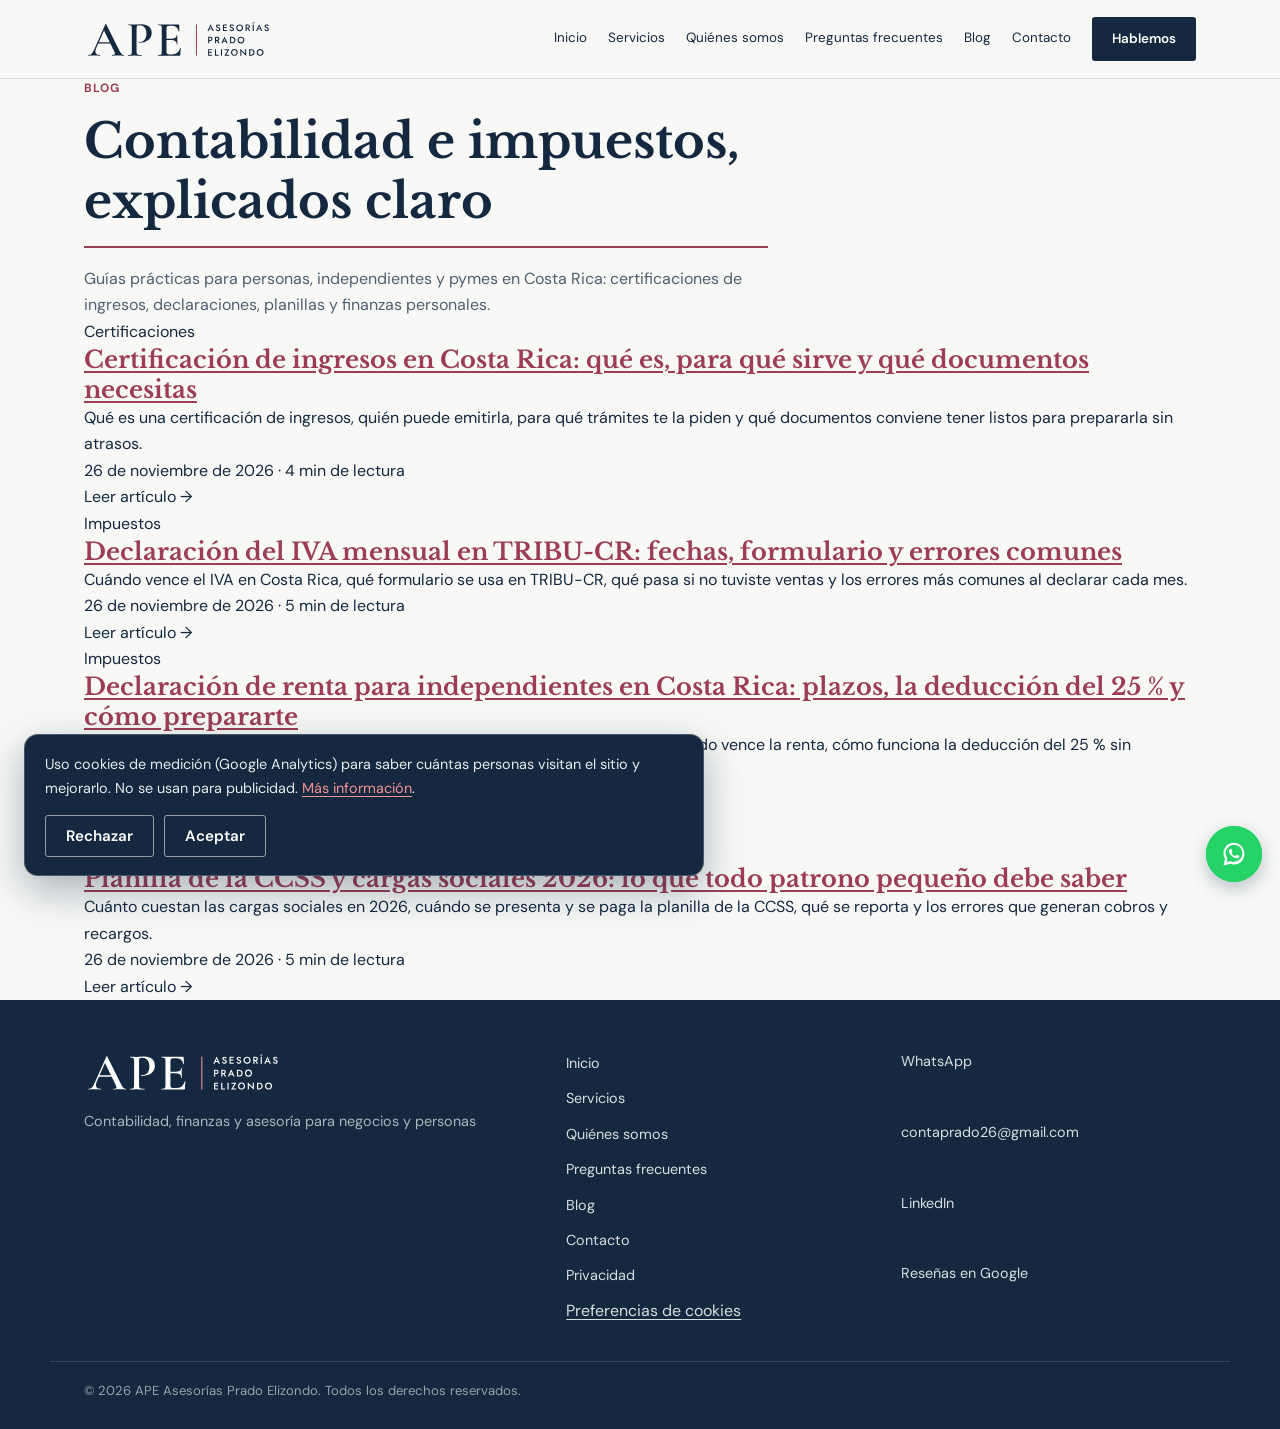
==== blog/index.html @ d09923eb "Agrega blog con 4 artículos" ====
<!DOCTYPE html>
<html lang="es-CR">
<head>
  <meta charset="UTF-8">
  <meta name="viewport" content="width=device-width, initial-scale=1, viewport-fit=cover">
  <title>Blog de contabilidad e impuestos en Costa Rica | APE Asesorías Prado Elizondo</title>
  <meta name="description" content="Artículos prácticos sobre contabilidad, impuestos, certificaciones de ingresos y finanzas personales en Costa Rica, escritos por la contadora Gabriela Prado Mora.">
  <meta name="robots" content="index, follow, max-image-preview:large">
  <meta name="author" content="Gabriela Prado Mora">
  <meta name="theme-color" content="#14283F">
  <link rel="canonical" href="https://contaprado.github.io/blog/">
  <meta property="og:type" content="website">
  <meta property="og:locale" content="es_CR">
  <meta property="og:site_name" content="APE Asesorías Prado Elizondo">
  <meta property="og:title" content="Blog de contabilidad e impuestos en Costa Rica | APE Asesorías Prado Elizondo">
  <meta property="og:description" content="Artículos prácticos sobre contabilidad, impuestos, certificaciones de ingresos y finanzas personales en Costa Rica, escritos por la contadora Gabriela Prado Mora.">
  <meta property="og:url" content="https://contaprado.github.io/blog/">
  <meta property="og:image" content="https://contaprado.github.io/assets/images/og-imagen.jpg">
  <meta name="twitter:card" content="summary_large_image">
  <link rel="icon" href="../assets/images/favicon.svg" type="image/svg+xml">
  <link rel="preconnect" href="https://fonts.googleapis.com">
  <link rel="preconnect" href="https://fonts.gstatic.com" crossorigin>
  <link href="https://fonts.googleapis.com/css2?family=DM+Sans:wght@400;500;600;700&family=Libre+Baskerville:wght@400;700&display=swap" rel="stylesheet">
  <link rel="stylesheet" href="../assets/css/styles.css">
  <script type="application/ld+json">
{
  "@context": "https://schema.org",
  "@type": "Blog",
  "name": "Blog de APE Asesorías Prado Elizondo",
  "url": "https://contaprado.github.io/blog/",
  "inLanguage": "es-CR",
  "publisher": {
    "@type": "Organization",
    "name": "APE Asesorías Prado Elizondo",
    "url": "https://contaprado.github.io/",
    "logo": {
      "@type": "ImageObject",
      "url": "https://contaprado.github.io/assets/images/logo-ape.svg"
    }
  },
  "blogPost": [
    {
      "@type": "BlogPosting",
      "headline": "Certificación de ingresos en Costa Rica: qué es, para qué sirve y qué documentos necesitas",
      "url": "https://contaprado.github.io/blog/certificacion-de-ingresos-costa-rica.html",
      "datePublished": "2026-11-26",
      "author": {
        "@type": "Person",
        "name": "Gabriela Prado Mora",
        "jobTitle": "Contadora Privada y Pública Incorporada",
        "url": "https://contaprado.github.io/#sobre-mi"
      }
    },
    {
      "@type": "BlogPosting",
      "headline": "Declaración del IVA mensual en TRIBU-CR: fechas, formulario y errores comunes",
      "url": "https://contaprado.github.io/blog/declaracion-iva-mensual-tribu-cr.html",
      "datePublished": "2026-11-26",
      "author": {
        "@type": "Person",
        "name": "Gabriela Prado Mora",
        "jobTitle": "Contadora Privada y Pública Incorporada",
        "url": "https://contaprado.github.io/#sobre-mi"
      }
    },
    {
      "@type": "BlogPosting",
      "headline": "Declaración de renta para independientes en Costa Rica: plazos, la deducción del 25 % y cómo prepararte",
      "url": "https://contaprado.github.io/blog/declaracion-renta-independientes-costa-rica.html",
      "datePublished": "2026-11-26",
      "author": {
        "@type": "Person",
        "name": "Gabriela Prado Mora",
        "jobTitle": "Contadora Privada y Pública Incorporada",
        "url": "https://contaprado.github.io/#sobre-mi"
      }
    },
    {
      "@type": "BlogPosting",
      "headline": "Planilla de la CCSS y cargas sociales 2026: lo que todo patrono pequeño debe saber",
      "url": "https://contaprado.github.io/blog/planilla-ccss-cargas-sociales-2026.html",
      "datePublished": "2026-11-26",
      "author": {
        "@type": "Person",
        "name": "Gabriela Prado Mora",
        "jobTitle": "Contadora Privada y Pública Incorporada",
        "url": "https://contaprado.github.io/#sobre-mi"
      }
    }
  ]
}
  </script>
</head>

<body>
  <a class="salto-contenido" href="#contenido">Saltar al contenido</a>
  <header class="cabecera" id="cabecera">
    <div class="contenedor cabecera__interior">
      <a class="marca" href="../" aria-label="APE Asesorías Prado Elizondo, ir al inicio">
        <img class="marca__logo" src="../assets/images/logo-ape.svg" alt="APE Asesorías Prado Elizondo" width="189" height="42">
      </a>
      <button class="menu-boton" id="menuBoton" type="button" aria-label="Abrir menú de navegación" aria-expanded="false" aria-controls="menuPrincipal">
        <span class="menu-boton__barras" aria-hidden="true"></span>
      </button>
      <nav class="nav" id="menuPrincipal" aria-label="Navegación principal">
        <ul class="nav__lista">
          <li><a class="nav__enlace" href="../#inicio">Inicio</a></li>
          <li><a class="nav__enlace" href="../#servicios">Servicios</a></li>
          <li><a class="nav__enlace" href="../#sobre-mi">Quiénes somos</a></li>
          <li><a class="nav__enlace" href="../#faq">Preguntas frecuentes</a></li>
          <li><a class="nav__enlace" href="./" aria-current="page">Blog</a></li>
          <li><a class="nav__enlace" href="../#contacto">Contacto</a></li>
          <li><a class="nav__cta" href="../#contacto">Hablemos</a></li>
        </ul>
      </nav>
    </div>
  </header>
  <div class="fondo-menu" id="fondoMenu" hidden></div>

  <main id="contenido">
    <section class="blog-cabecera">
      <div class="contenedor">
        <p class="seccion__etiqueta">Blog</p>
        <h1 class="seccion__titulo">Contabilidad e impuestos, explicados claro</h1>
        <p class="seccion__descripcion">Guías prácticas para personas, independientes y pymes en Costa Rica: certificaciones de ingresos, declaraciones, planillas y finanzas personales.</p>
      </div>
    </section>
    <div class="contenedor">
      <div class="blog-lista">
        <article class="blog-tarjeta">
          <p class="blog-categoria">Certificaciones</p>
          <h2><a href="certificacion-de-ingresos-costa-rica.html">Certificación de ingresos en Costa Rica: qué es, para qué sirve y qué documentos necesitas</a></h2>
          <p>Qué es una certificación de ingresos, quién puede emitirla, para qué trámites te la piden y qué documentos conviene tener listos para prepararla sin atrasos.</p>
          <p class="blog-meta"><time datetime="2026-11-26">26 de noviembre de 2026</time> · 4 min de lectura</p>
          <span class="blog-tarjeta__leer" aria-hidden="true">Leer artículo →</span>
        </article>
        <article class="blog-tarjeta">
          <p class="blog-categoria">Impuestos</p>
          <h2><a href="declaracion-iva-mensual-tribu-cr.html">Declaración del IVA mensual en TRIBU-CR: fechas, formulario y errores comunes</a></h2>
          <p>Cuándo vence el IVA en Costa Rica, qué formulario se usa en TRIBU-CR, qué pasa si no tuviste ventas y los errores más comunes al declarar cada mes.</p>
          <p class="blog-meta"><time datetime="2026-11-26">26 de noviembre de 2026</time> · 5 min de lectura</p>
          <span class="blog-tarjeta__leer" aria-hidden="true">Leer artículo →</span>
        </article>
        <article class="blog-tarjeta">
          <p class="blog-categoria">Impuestos</p>
          <h2><a href="declaracion-renta-independientes-costa-rica.html">Declaración de renta para independientes en Costa Rica: plazos, la deducción del 25 % y cómo prepararte</a></h2>
          <p>Guía para profesionales independientes y freelancers: qué período se declara, cuándo vence la renta, cómo funciona la deducción del 25 % sin comprobantes y qué ordenar antes de declarar.</p>
          <p class="blog-meta"><time datetime="2026-11-26">26 de noviembre de 2026</time> · 5 min de lectura</p>
          <span class="blog-tarjeta__leer" aria-hidden="true">Leer artículo →</span>
        </article>
        <article class="blog-tarjeta">
          <p class="blog-categoria">Planillas</p>
          <h2><a href="planilla-ccss-cargas-sociales-2026.html">Planilla de la CCSS y cargas sociales 2026: lo que todo patrono pequeño debe saber</a></h2>
          <p>Cuánto cuestan las cargas sociales en 2026, cuándo se presenta y se paga la planilla de la CCSS, qué se reporta y los errores que generan cobros y recargos.</p>
          <p class="blog-meta"><time datetime="2026-11-26">26 de noviembre de 2026</time> · 5 min de lectura</p>
          <span class="blog-tarjeta__leer" aria-hidden="true">Leer artículo →</span>
        </article>
      </div>
    </div>
  </main>

  <footer class="pie">
    <div class="contenedor pie__interior">
      <div class="pie__marca"><img class="pie__logo" src="../assets/images/logo-ape-reverso.svg" alt="APE Asesorías Prado Elizondo" width="198" height="44" loading="lazy"><p class="pie__descripcion">Contabilidad, finanzas y asesoría para negocios y personas</p><p class="pie__zona pie__oculto">Cartago, Tres Ríos y Los Santos · Atención remota en todo el país</p><p class="pie__descripcion">Gabriela Prado Mora · CPA 8812 · CPI 35512 · 12 años de experiencia</p></div>
      <nav class="pie__nav" aria-label="Navegación del pie de página"><ul><li><a href="../#inicio">Inicio</a></li><li><a href="../#servicios">Servicios</a></li><li><a href="../#sobre-mi">Quiénes somos</a></li><li><a href="../#faq">Preguntas frecuentes</a></li><li><a href="./">Blog</a></li><li><a href="../#contacto">Contacto</a></li><li><a href="../privacidad.html">Privacidad</a></li><li><button type="button" class="pie__cookies" id="cookiesPreferencias">Preferencias de cookies</button></li></ul></nav>
      <div class="pie__contacto"><a href="https://wa.me/50689168077?text=Hola%20Gabriela%2C%20le%C3%AD%20tu%20blog%20y%20quisiera%20hacerte%20una%20consulta." target="_blank" rel="noopener">WhatsApp</a><a href="mailto:contaprado26@gmail.com">contaprado26@gmail.com</a><a href="https://www.linkedin.com/in/gabriela-prado-mora-9bab63175/" target="_blank" rel="noopener" aria-label="Ver el perfil profesional de Gabriela Prado en LinkedIn">LinkedIn</a><a href="https://g.page/r/CXoRK9jvTEf7EBM/review" target="_blank" rel="noopener" aria-label="Dejar una reseña en Google">Reseñas en Google</a></div>
    </div>
    <div class="contenedor pie__legal"><p>&copy; <span id="anioActual">2026</span> APE Asesorías Prado Elizondo. Todos los derechos reservados.</p></div>
  </footer>

  <a class="wa-flotante" href="https://wa.me/50689168077?text=Hola%20Gabriela%2C%20le%C3%AD%20tu%20blog%20y%20quisiera%20hacerte%20una%20consulta." target="_blank" rel="noopener" aria-label="Escribirme por WhatsApp">
    <svg viewBox="0 0 32 32" width="28" height="28" aria-hidden="true" focusable="false"><path fill="currentColor" d="M16.04 3C9.4 3 4 8.36 4 14.97c0 2.3.65 4.45 1.78 6.28L4 29l7.93-1.74a12.1 12.1 0 0 0 4.1.72C22.67 28 28 22.64 28 16.03 28 9.42 22.68 3 16.04 3Zm0 22a9.9 9.9 0 0 1-3.37-.59l-.48-.18-4.7 1.03 1-4.58-.31-.5A9.6 9.6 0 0 1 6.4 15c0-5.3 4.33-9.6 9.64-9.6 5.3 0 9.56 4.3 9.56 9.6 0 5.3-4.3 9.6-9.56 9.6Zm5.3-7.2c-.29-.15-1.7-.84-1.97-.94-.26-.1-.46-.15-.65.15-.2.29-.75.94-.92 1.13-.17.2-.34.22-.63.07-.29-.15-1.22-.45-2.32-1.43-.86-.76-1.44-1.7-1.6-1.99-.17-.29-.02-.45.13-.6.13-.13.29-.34.43-.51.15-.17.2-.29.29-.49.1-.2.05-.37-.02-.51-.07-.15-.65-1.56-.89-2.14-.23-.56-.47-.48-.65-.49h-.55c-.2 0-.51.07-.78.37-.27.29-1.02 1-1.02 2.43s1.05 2.82 1.2 3.02c.15.2 2.06 3.14 5 4.4.7.3 1.24.48 1.67.62.7.22 1.34.19 1.85.12.56-.08 1.7-.7 1.94-1.37.24-.68.24-1.26.17-1.38-.07-.12-.27-.2-.56-.34Z"/></svg>
  </a>

  <div class="cookies" id="avisoCookies" role="region" aria-label="Aviso de cookies" hidden>
    <p>Uso cookies de medición (Google Analytics) para saber cuántas personas visitan el sitio y mejorarlo. No se usan para publicidad. <a href="../privacidad.html#cookies">Más información</a>.</p>
    <div class="cookies__acciones">
      <button type="button" class="boton" data-cookies="no">Rechazar</button>
      <button type="button" class="boton" data-cookies="si">Aceptar</button>
    </div>
  </div>

  <script src="../assets/js/script.js"></script>
</body>
</html>
---- assets/css/styles.css ----
/* ============================================================
   Gabriela Prado — Hoja de estilos
   Orden: tokens, base, navegación, hero, contenido, formulario y responsive.
   ============================================================ */

/* ---------- 1. TOKENS ---------- */
:root {
  --papel: #f8f9f7;
  --papel-alt: #edf1f0;
  --tinta: #14283F;
  --tinta-suave: #4F5F70;
  --gris: #73818a;
  --linea: #d7dfde;
  --acento: #9C3D54;
  --acento-claro: #F3E6EA;
  --acento-sobre-oscuro: #F69292;
  --verde: #9C3D54;
  --blanco: #fff;
  --serif: "Libre Baskerville", Georgia, serif;
  --sans: "DM Sans", "Segoe UI", sans-serif;
  --ancho-max: 1180px;
  --ancho-estrecho: 760px;
  --margen-lateral: 22px;
  --radio: 3px;
  --alto-cabecera: 70px;
  --transicion: 200ms ease;
}

/* ---------- 2. BASE Y UTILIDADES ---------- */
*, *::before, *::after { box-sizing: border-box; }
html { scroll-behavior: smooth; scroll-padding-top: calc(var(--alto-cabecera) + 18px); -webkit-text-size-adjust: 100%; }
body { margin: 0; background: var(--papel); color: var(--tinta); font-family: var(--sans); font-size: 16px; line-height: 1.65; -webkit-font-smoothing: antialiased; }
h1, h2, h3 { margin: 0; font-family: var(--serif); font-weight: 700; line-height: 1.25; letter-spacing: 0; }
p { margin: 0; }
ul, ol { margin: 0; padding: 0; list-style: none; }
a { color: var(--verde); text-underline-offset: 3px; }
img { max-width: 100%; height: auto; display: block; }
:focus-visible { outline: 2px solid var(--acento); outline-offset: 3px; border-radius: 2px; }
.salto-contenido { position: absolute; left: -9999px; top: 0; z-index: 200; padding: 12px 18px; background: var(--tinta); color: var(--blanco); }
.salto-contenido:focus { left: 12px; top: 12px; }
/* Oculto visualmente pero disponible para lectores de pantalla y motores de búsqueda. */
.visualmente-oculto { position: absolute; width: 1px; height: 1px; padding: 0; margin: -1px; overflow: hidden; clip: rect(0, 0, 0, 0); white-space: nowrap; border: 0; }
.contenedor { width: 100%; max-width: var(--ancho-max); margin-inline: auto; padding-inline: var(--margen-lateral); }
.contenedor--estrecho { max-width: var(--ancho-estrecho); }
.seccion { padding: 82px 0; }
.seccion--alterna { background: var(--papel-alt); border-block: 1px solid var(--linea); }
.seccion__encabezado { margin-bottom: 38px; }
.seccion__etiqueta, .eyebrow { color: var(--verde); font-size: .75rem; font-weight: 700; letter-spacing: .08em; text-transform: uppercase; }
.seccion__titulo { display: block; max-width: 19ch; margin-top: 12px; padding-bottom: 15px; border-bottom: 2px solid var(--acento); font-size: clamp(1.9rem, 4vw, 3rem); }
.seccion__descripcion { max-width: 62ch; margin-top: 18px; color: var(--tinta-suave); }

/* ---------- 3. BOTONES ---------- */
.boton { display: inline-flex; align-items: center; justify-content: center; min-height: 48px; padding: 12px 23px; border: 1px solid transparent; border-radius: var(--radio); font-family: var(--sans); font-size: .95rem; font-weight: 600; text-decoration: none; cursor: pointer; transition: background-color var(--transicion), color var(--transicion), border-color var(--transicion), transform var(--transicion); }
.boton:hover { transform: translateY(-2px); }
.boton--primario { background: var(--tinta); color: var(--blanco); border-color: var(--tinta); }
.boton--primario:hover { background: #0C1B2E; }
.boton--secundario { background: transparent; color: var(--tinta); border-color: var(--linea); }
.boton--secundario:hover { border-color: var(--tinta); }
.boton--whatsapp { background: var(--verde); color: var(--blanco); border-color: var(--verde); }
.boton--whatsapp:hover { background: #7E2F44; }
.boton--ancho { width: 100%; }

/* ---------- 4. HEADER Y NAVEGACIÓN ---------- */
.cabecera { position: sticky; top: 0; z-index: 100; background: rgba(248, 249, 247, .98); backdrop-filter: blur(10px); border-bottom: 1px solid var(--linea); padding-top: env(safe-area-inset-top, 0px); }
.cabecera__interior { display: flex; align-items: center; justify-content: space-between; min-height: var(--alto-cabecera); }
.marca { display: inline-flex; align-items: center; gap: 9px; color: var(--tinta); text-decoration: none; }
.marca__logo { display: block; height: 42px; width: auto; }
.pie__logo { display: block; height: 44px; width: auto; margin-bottom: 16px; }
.marca__identidad { display: grid; line-height: 1.2; }
.marca__identidad strong { font-family: var(--serif); font-size: 1.03rem; font-weight: 700; }
.marca__identidad small { color: var(--gris); font-size: .67rem; letter-spacing: .04em; text-transform: uppercase; }
.menu-boton { width: 44px; height: 44px; display: inline-flex; align-items: center; justify-content: center; background: none; border: 1px solid var(--linea); border-radius: var(--radio); cursor: pointer; }
.menu-boton__barras, .menu-boton__barras::before, .menu-boton__barras::after { content: ""; display: block; width: 20px; height: 1.5px; background: var(--tinta); transition: transform var(--transicion), opacity var(--transicion); }
.menu-boton__barras { position: relative; }
.menu-boton__barras::before { position: absolute; top: -6px; }
.menu-boton__barras::after { position: absolute; top: 6px; }
.menu-boton[aria-expanded="true"] .menu-boton__barras { background: transparent; }
.menu-boton[aria-expanded="true"] .menu-boton__barras::before { transform: translateY(6px) rotate(45deg); }
.menu-boton[aria-expanded="true"] .menu-boton__barras::after { transform: translateY(-6px) rotate(-45deg); }
.nav { position: absolute; top: 100%; left: 0; right: 0; max-height: 0; overflow: hidden; visibility: hidden; background: var(--papel); border-bottom: 1px solid var(--linea); transition: max-height 250ms ease, visibility 250ms; }
.nav.esta-abierto { max-height: 500px; visibility: visible; }
.nav__lista { padding: 8px var(--margen-lateral) 20px; }
.nav__enlace, .nav__whatsapp { display: block; padding: 13px 0; color: var(--tinta); border-bottom: 1px solid var(--linea); text-decoration: none; font-size: .98rem; }
.nav__whatsapp { color: var(--verde); font-weight: 700; }
.nav__lista li:last-child .nav__whatsapp { border-bottom: 0; }
.nav__enlace:hover, .nav__whatsapp:hover { color: var(--verde); }
.fondo-menu { position: fixed; inset: 0; z-index: 90; background: rgba(20, 40, 63, .35); }

/* ---------- 5. HERO ---------- */
.hero { padding: 76px 0 82px; background: linear-gradient(135deg, var(--papel) 0%, #f0f4f2 100%); border-bottom: 1px solid var(--linea); }
.hero__interior { display: grid; gap: 48px; align-items: center; }
.hero__titulo { max-width: 13ch; margin-top: 17px; font-size: clamp(2.45rem, 8vw, 5.2rem); }
.hero__subtitulo { max-width: 57ch; margin-top: 25px; color: var(--tinta-suave); font-size: 1.08rem; }
.hero__acciones { display: flex; flex-wrap: wrap; align-items: center; gap: 12px; margin-top: 32px; }
.hero__whatsapp { margin-left: 3px; color: var(--verde); font-size: .85rem; text-underline-offset: 4px; }
.hero__visual { display: grid; place-items: center; min-height: 300px; padding: 16px; background: rgba(255, 255, 255, .45); border: 1px solid var(--linea); }
.animar { opacity: 0; transform: translateY(12px); animation: aparecer 600ms cubic-bezier(.22, 1, .36, 1) forwards; }
.animar[data-animar="1"] { animation-delay: 60ms; }
.animar[data-animar="2"] { animation-delay: 160ms; }
.animar[data-animar="3"] { animation-delay: 260ms; }
.animar[data-animar="4"] { animation-delay: 340ms; }
@keyframes aparecer { to { opacity: 1; transform: translateY(0); } }

/* ---------- 6. PROBLEMAS ---------- */
.problemas { background: var(--tinta); color: var(--blanco); }
.problemas__interior { display: grid; gap: 36px; }
.problemas .seccion__etiqueta { color: var(--acento-sobre-oscuro); }
.problemas .seccion__titulo { max-width: 12ch; border-color: var(--acento-sobre-oscuro); }
.problemas__lista { counter-reset: problema; border-top: 1px solid rgba(255, 255, 255, .2); }
.problemas__lista li { counter-increment: problema; display: grid; grid-template-columns: 20px 1fr; gap: 12px; padding: 17px 0; border-bottom: 1px solid rgba(255, 255, 255, .2); color: #dce5e5; }
.problemas__lista li::before { content: ""; width: 7px; height: 7px; margin-top: .6em; border-radius: 50%; background: var(--acento-sobre-oscuro); }
.problemas__puente { margin-top: 25px; color: var(--blanco); font-family: var(--serif); font-size: 1.15rem; }

/* ---------- 7. SERVICIOS ---------- */
.servicios { display: grid; gap: 0; border-top: 1px solid var(--linea); }
.servicio { padding: 25px 0 27px; border-bottom: 1px solid var(--linea); }
.servicio__pregunta { color: var(--verde); font-family: var(--serif); font-size: 1rem; font-style: italic; }
.servicio h3 { margin-top: 10px; font-size: 1.3rem; }
.servicio > p:last-child { max-width: 56ch; margin-top: 8px; color: var(--tinta-suave); font-size: .94rem; }
.servicios__nota { margin-top: 25px; color: var(--tinta-suave); font-size: .9rem; }
.servicios__conversion { display: grid; gap: 13px; margin-top: 44px; padding: 28px 22px; border-left: 3px solid var(--acento); background: var(--blanco); }
.servicios__conversion h3 { font-size: 1.35rem; }.servicios__conversion p { color: var(--tinta-suave); }.servicios__conversion .boton { justify-self: start; margin-top: 6px; }

/* ---------- 8. SOBRE MÍ ---------- */
.sobre-mi { display: grid; gap: 38px; align-items: start; }
.sobre-mi__texto { display: grid; gap: 17px; max-width: 64ch; margin-top: 24px; color: var(--tinta-suave); font-size: 1.03rem; }
.sobre-mi__destacado { max-width: 56ch; margin-top: 28px; padding: 17px 0 17px 17px; border-left: 2px solid var(--acento); color: var(--tinta); font-family: var(--serif); font-size: 1.13rem; }
.credenciales { display: grid; gap: 24px; margin-top: 30px; padding-top: 24px; border-top: 1px solid var(--linea); }
.credenciales h3 { font-size: 1.05rem; }.credenciales ul { display: grid; gap: 5px; margin-top: 9px; color: var(--tinta-suave); font-size: .9rem; }.credenciales li::before { content: "—"; margin-right: 8px; color: var(--acento); }
.linkedin-enlace { display: inline-block; margin-top: 29px; font-weight: 700; }

/* ---------- 9. METODOLOGÍA ---------- */
.proceso { display: grid; gap: 0; border-top: 1px solid var(--linea); counter-reset: paso; }
.paso { display: grid; grid-template-columns: 48px 1fr; gap: 18px; padding: 24px 0; border-bottom: 1px solid var(--linea); }
.paso__numero { color: var(--acento); font-size: .85rem; font-weight: 700; }.paso h3 { font-size: 1.15rem; }.paso p { max-width: 52ch; margin-top: 6px; color: var(--tinta-suave); font-size: .94rem; }

/* ---------- 10. FAQ ---------- */
.faq-seccion { padding-top: 76px; }.faq { border-top: 1px solid var(--linea); }.faq__item { border-bottom: 1px solid var(--linea); }.faq h3 { margin: 0; font-size: inherit; }.faq__pregunta { width: 100%; display: flex; align-items: center; justify-content: space-between; gap: 15px; padding: 20px 4px; background: none; border: 0; color: var(--tinta); text-align: left; font-family: var(--serif); font-size: 1rem; cursor: pointer; }.faq__pregunta:hover { color: var(--verde); }.faq__icono { position: relative; width: 16px; height: 16px; flex: 0 0 auto; }.faq__icono::before, .faq__icono::after { content: ""; position: absolute; background: var(--acento); transition: transform var(--transicion), opacity var(--transicion); }.faq__icono::before { top: 7px; left: 0; width: 16px; height: 1.5px; }.faq__icono::after { top: 0; left: 7px; width: 1.5px; height: 16px; }.faq__pregunta[aria-expanded="true"] .faq__icono::after { transform: rotate(90deg); opacity: 0; }.faq__respuesta { padding: 0 4px 21px; }.faq__respuesta p { max-width: 60ch; color: var(--tinta-suave); font-size: .95rem; }

/* ---------- 11. CONTACTO Y FORMULARIO ---------- */
.contacto-seccion { background: #E6EBF0; border-top: 1px solid var(--linea); }.contacto { display: grid; gap: 42px; }.contacto__intro .seccion__titulo { max-width: 17ch; }.contacto__directo { display: flex; flex-wrap: wrap; gap: 12px; margin-top: 27px; }.formulario { display: grid; gap: 19px; padding: 25px 20px; background: var(--blanco); border: 1px solid var(--linea); border-radius: var(--radio); }.campo { display: grid; gap: 6px; }.campo label { color: var(--tinta); font-size: .88rem; font-weight: 600; }.campo input, .campo select, .campo textarea { width: 100%; min-height: 48px; padding: 11px 12px; border: 1px solid var(--linea); border-radius: var(--radio); background: var(--papel); color: var(--tinta); font: inherit; transition: border-color var(--transicion); }.campo textarea { min-height: 120px; resize: vertical; }.campo input:focus, .campo select:focus, .campo textarea:focus { border-color: var(--verde); outline: 0; }.campo__ayuda { color: var(--gris); font-size: .8rem; }.campo__error { color: #a32b22; font-size: .84rem; }.campo--invalido input, .campo--invalido select, .campo--invalido textarea { border-color: #a32b22; }.formulario__estado { min-height: 1.2em; margin-top: 11px; color: var(--verde); font-size: .88rem; }.formulario__estado--error { color: #a32b22; }

/* ---------- 12. FOOTER ---------- */
.pie { padding: 50px 0 27px; padding-bottom: calc(27px + env(safe-area-inset-bottom, 0px)); background: var(--tinta); color: #d7e0e1; }.pie__interior { display: grid; gap: 28px; }.pie__nombre { color: var(--blanco); font-family: var(--serif); font-size: 1.15rem; }.pie__secundario { color: var(--acento-sobre-oscuro); font-size: .8rem; font-weight: 700; letter-spacing: .05em; text-transform: uppercase; }.pie__descripcion { color: #a8b8bc; font-size: .9rem; }.pie__nav ul, .pie__contacto { display: grid; gap: 9px; }.pie a { color: #d7e0e1; font-size: .9rem; text-decoration: none; }.pie a:hover { color: var(--blanco); text-decoration: underline; }.pie :focus-visible { outline-color: var(--acento-sobre-oscuro); }.pie__legal { margin-top: 37px; padding-top: 18px; border-top: 1px solid rgba(255, 255, 255, .13); color: #93a5aa; font-size: .82rem; }

/* ---------- 13. RESPONSIVE ---------- */
@media (min-width: 640px) {
  :root { --margen-lateral: 34px; }
  .seccion { padding: 96px 0; }.hero { padding: 95px 0 105px; }
  .problemas__interior { grid-template-columns: .75fr 1.25fr; gap: 65px; }.servicios { grid-template-columns: repeat(2, 1fr); column-gap: 20px; }
  .credenciales { grid-template-columns: repeat(2, 1fr); }.proceso { grid-template-columns: repeat(2, 1fr); column-gap: 40px; }.paso:nth-child(odd) { padding-right: 20px; border-right: 1px solid var(--linea); }.paso:nth-child(even) { padding-left: 20px; }
  .formulario { grid-template-columns: repeat(2, 1fr); gap: 20px 24px; padding: 32px; }.campo--completo { grid-column: 1 / -1; }.pie__interior { grid-template-columns: 1.5fr 1fr 1fr; gap: 40px; }
}
@media (min-width: 900px) {
  :root { --alto-cabecera: 78px; }
  .menu-boton, .fondo-menu { display: none; }.nav { position: static; max-height: none; visibility: visible; overflow: visible; background: none; border: 0; }.nav__lista { display: flex; align-items: center; gap: 21px; padding: 0; }.nav__enlace, .nav__whatsapp { padding: 4px 0; border-bottom: 1px solid transparent; font-size: .84rem; }.nav__whatsapp { color: var(--verde); }.nav__enlace:hover, .nav__whatsapp:hover { border-bottom-color: var(--acento); }.hero__interior { grid-template-columns: 1.08fr .92fr; gap: 74px; }.problemas__interior { gap: 100px; }.contacto { grid-template-columns: .9fr 1.1fr; gap: 72px; align-items: start; }
}
@media (min-width: 1400px) { :root { --ancho-max: 1280px; } body { font-size: 17px; } }
/* El botón flotante de WhatsApp (56px + 18px) puede tapar el último contenido del footer en pantallas angostas. */
@media (max-width: 639px) { .pie { padding-bottom: calc(100px + env(safe-area-inset-bottom, 0px)); } }

/* Preferencias del sistema y salida impresa. */
@media (prefers-reduced-motion: reduce) { html { scroll-behavior: auto; } .animar { opacity: 1; transform: none; animation: none; } *, *::before, *::after { animation-duration: .01ms !important; transition-duration: .01ms !important; } }
@media print { .cabecera, .fondo-menu, .hero__acciones, .formulario { display: none; } body { background: #fff; } }

/* ---------- 13. MEJORAS DE UX/UI ---------- */
.nav__cta { display: flex; align-items: center; justify-content: center; min-height: 44px; margin-top: 14px; padding: 10px 20px; background: var(--tinta); color: var(--blanco); border-radius: var(--radio); font-size: .95rem; font-weight: 600; text-decoration: none; transition: background-color var(--transicion); }
.nav__cta:hover { background: #0C1B2E; }
@media (min-width: 900px) { .nav__cta { display: inline-flex; margin-top: 0; padding: 9px 20px; font-size: .84rem; } }
.hero__perfil { display: flex; align-items: center; gap: 14px; margin-top: 34px; }
.hero__perfil p { display: grid; gap: 2px; margin: 0; line-height: 1.3; }
.hero__perfil strong { color: var(--tinta); font-size: .95rem; }
.hero__perfil span { color: var(--tinta-suave); font-size: .82rem; }
.hero__chips { display: flex; flex-wrap: wrap; gap: 8px; margin: 18px 0 0; padding: 0; list-style: none; }
.hero__chips li { padding: 6px 12px; border: 1px solid var(--linea); border-radius: 999px; background: rgba(255, 255, 255, .6); color: var(--tinta-suave); font-size: .78rem; }
.wa-flotante { position: fixed; right: 18px; bottom: calc(18px + env(safe-area-inset-bottom, 0px)); z-index: 60; display: grid; place-items: center; width: 56px; height: 56px; border-radius: 50%; background: #25d366; color: #fff; box-shadow: 0 6px 18px rgba(20, 40, 63, .28); transition: transform var(--transicion); }
.wa-flotante:hover { transform: scale(1.07); }
.wa-flotante:focus-visible { outline: 3px solid var(--tinta); outline-offset: 3px; }
@media print { .wa-flotante { display: none; } }
.hero__titulo { max-width: 16ch; font-size: clamp(2.3rem, 5.4vw, 3.9rem); line-height: 1.12; }
.hero { padding: 56px 0 64px; }

/* ---------- 14. FOTO, TARJETAS Y ANIMACIONES ---------- */
.hero__perfil--solo { margin-top: 28px; }
.hero__foto { width: 100%; max-width: 420px; aspect-ratio: 4 / 5; margin: 0 auto; border-radius: 18px; object-fit: cover; object-position: 50% 15%; box-shadow: 0 22px 50px rgba(20, 40, 63, .2); }
.hero__visual { display: grid; justify-items: center; }
@media (min-width: 900px) { .hero__foto { max-width: 460px; margin-left: auto; margin-right: 0; } .servicios { grid-template-columns: repeat(6, 1fr); column-gap: 20px; } .servicio, .servicio:nth-child(odd), .servicio:nth-child(even), .servicio:last-child { grid-column: span 2; padding: 26px 24px; border-right: 1px solid var(--linea); } }
.servicio { padding: 24px 22px; background: var(--blanco); border: 1px solid var(--linea); border-radius: 14px; transition: transform 250ms ease, box-shadow 250ms ease, border-color 250ms ease; }
.servicio:hover { transform: translateY(-4px); border-color: var(--acento); box-shadow: 0 14px 30px rgba(20, 40, 63, .1); }
.servicio__icono { display: grid; place-items: center; width: 46px; height: 46px; margin-bottom: 14px; border-radius: 12px; background: #E6EBF0; color: var(--verde); transition: background-color 250ms ease, color 250ms ease; }
.servicio:hover .servicio__icono { background: var(--verde); color: var(--blanco); }
.boton { transition: transform 200ms ease, background-color 200ms ease, box-shadow 200ms ease; }
.boton:hover { transform: translateY(-2px); }
.js .revelar { opacity: 0; transform: translateY(22px); transition: opacity 700ms cubic-bezier(.22, 1, .36, 1), transform 700ms cubic-bezier(.22, 1, .36, 1); }
.js .revelar.visible { opacity: 1; transform: none; }
.js .servicios .revelar:nth-child(3n+2) { transition-delay: 90ms; }
.js .servicios .revelar:nth-child(3n) { transition-delay: 180ms; }
.hero__foto { animation: flotar 7s ease-in-out 1.2s infinite; }
@keyframes flotar { 0%, 100% { transform: translateY(0); } 50% { transform: translateY(-8px); } }
.wa-flotante::after { content: ""; position: absolute; inset: 0; border-radius: 50%; border: 2px solid #25d366; animation: pulso 2.6s ease-out 2s 3; pointer-events: none; }
@keyframes pulso { from { transform: scale(1); opacity: .7; } to { transform: scale(1.6); opacity: 0; } }
@media (prefers-reduced-motion: reduce) { .js .revelar { opacity: 1; transform: none; } .hero__foto, .wa-flotante::after { animation: none; } .servicio:hover, .boton:hover { transform: none; } }
.servicios { row-gap: 20px; border-top: 0; }
.servicios > .servicio { margin: 0; }

/* ---------- Zonas de atención (SEO local) ---------- */
.zonas p { color: var(--tinta-suave); margin-top: 14px; }
.zonas__lista { display: grid; gap: 10px; margin: 20px 0; padding: 0; list-style: none; }
.zonas__lista li { padding: 12px 0; border-bottom: 1px solid var(--linea); color: var(--tinta-suave); }
.zonas__lista strong { color: var(--tinta); }
.pie__zona { color: inherit; opacity: .8; font-size: .9rem; }

/* ---------- Perfil de Adrián ---------- */
.perfil-adrian { display: grid; gap: 38px; align-items: center; }
.perfil__foto { width: 100%; max-width: 420px; aspect-ratio: 4 / 5; margin: 0 auto; border-radius: 18px; object-fit: cover; object-position: 50% 12%; box-shadow: 0 22px 50px rgba(20, 40, 63, .2); }
.perfil-adrian__contenido .seccion__titulo { max-width: 16ch; }
@media (min-width: 900px) { .perfil-adrian { grid-template-columns: minmax(0, 420px) 1fr; gap: 64px; } .perfil__foto { margin: 0; } }

/* ---------- Portada sin foto y foto de Sobre mí ---------- */
.hero__interior--solo { grid-template-columns: 1fr; }
.hero__interior--solo .hero__titulo { max-width: 21ch; }
@media (min-width: 900px) {
  .hero__interior--solo { grid-template-columns: minmax(0, 860px); }
  .perfil-adrian--invertido { grid-template-columns: 1fr minmax(0, 420px); }
  .perfil-adrian--invertido .perfil-adrian__visual { order: 2; }
}

/* ---------- Aviso de cookies ---------- */
.cookies { position: fixed; left: 16px; right: 16px; bottom: calc(16px + env(safe-area-inset-bottom, 0px)); z-index: 150; display: grid; gap: 14px; max-width: 680px; padding: 18px 20px; background: var(--tinta); color: #e6ecee; border-radius: 14px; border: 1px solid rgba(255, 255, 255, .22); box-shadow: 0 14px 40px rgba(20, 40, 63, .35); font-size: .9rem; }
.cookies[hidden] { display: none; }
.cookies p { margin: 0; }
.cookies a { color: var(--acento-sobre-oscuro); }
.cookies__acciones { display: flex; flex-wrap: wrap; gap: 10px; }
.cookies .boton { min-height: 42px; padding: 9px 20px; background: transparent; color: #fff; border: 1px solid rgba(255, 255, 255, .55); }
.cookies .boton:hover { background: rgba(255, 255, 255, .12); }
@media (min-width: 720px) { .cookies { left: 24px; right: auto; bottom: 24px; } }
.pie__cookies { padding: 0; background: none; border: 0; color: inherit; font: inherit; text-decoration: underline; text-underline-offset: 3px; cursor: pointer; }
.pie__cookies:hover { color: var(--blanco); }
@media print { .cookies { display: none; } }

.contacto__resena { margin: 1.25rem 0 0; font-size: .95rem; color: inherit; opacity: .85; }
.contacto__resena a { text-decoration: underline; text-underline-offset: 3px; }

@media (pointer: coarse) { .pie__nav a, .pie__contacto a, .pie__cookies { display: inline-flex; align-items: center; min-height: 44px; } }


/* Filtros de preguntas frecuentes */
.faq__filtros { display: flex; flex-wrap: wrap; gap: 8px; margin: 0 0 14px; }
.faq__filtros[hidden] { display: none; }
.faq__filtro { padding: 9px 15px; border: 1px solid var(--linea); border-radius: 999px; background: var(--blanco); color: var(--tinta); font: inherit; font-size: .88rem; cursor: pointer; transition: background-color 200ms ease, color 200ms ease, border-color 200ms ease; }
.faq__filtro:hover { border-color: var(--acento); }
.faq__filtro:focus-visible { outline: 2px solid var(--acento); outline-offset: 2px; }
.faq__filtro[aria-pressed="true"] { background: var(--tinta); border-color: var(--tinta); color: var(--blanco); }
.faq__conteo { min-height: 1.3em; margin: 0 0 10px; color: var(--tinta-suave); font-size: .85rem; }
.faq__item[hidden] { display: none; }

/* Celular: página más corta y fácil de recorrer */
@media (max-width: 639px) {
  .seccion { padding: 52px 0; }
  .faq-seccion { padding-top: 52px; }
  .faq__filtros { flex-wrap: nowrap; margin-inline: -20px; padding: 2px 20px 8px; overflow-x: auto; scroll-snap-type: x proximity; scrollbar-width: none; }
  .faq__filtros::-webkit-scrollbar { display: none; }
  .faq__filtro { flex: 0 0 auto; scroll-snap-align: start; white-space: nowrap; }
  .servicios { row-gap: 12px; }
  .servicio { display: grid; grid-template-columns: 40px 1fr; column-gap: 14px; align-items: start; padding: 16px; }
  .servicio__icono { grid-row: 1 / span 2; width: 40px; height: 40px; margin: 0; border-radius: 10px; }
  .servicio__pregunta { display: none; }
  .servicio h3 { grid-column: 2; margin: 0; font-size: 1.08rem; }
  .servicio > p:last-child { grid-column: 2; margin-top: 4px; font-size: .9rem; }
  .perfil__foto { max-width: none; aspect-ratio: 4 / 3; object-position: 50% 16%; }
  .wa-flotante { width: 52px; height: 52px; right: 14px; }
}
.pie__oculto, .pie__marca > p:last-child { position: absolute; width: 1px; height: 1px; margin: -1px; padding: 0; overflow: hidden; clip: rect(0, 0, 0, 0); white-space: nowrap; border: 0; }
.faq__mas { display: block; margin: 22px auto 0; padding: 12px 26px; border: 1px solid var(--tinta); border-radius: 999px; background: transparent; color: var(--tinta); font: inherit; font-size: .92rem; font-weight: 600; cursor: pointer; transition: background-color 200ms ease, color 200ms ease; }
.faq__mas[hidden] { display: none; }
.faq__mas:hover { background: var(--tinta); color: var(--blanco); }
.faq__mas:focus-visible { outline: 2px solid var(--acento); outline-offset: 3px; }
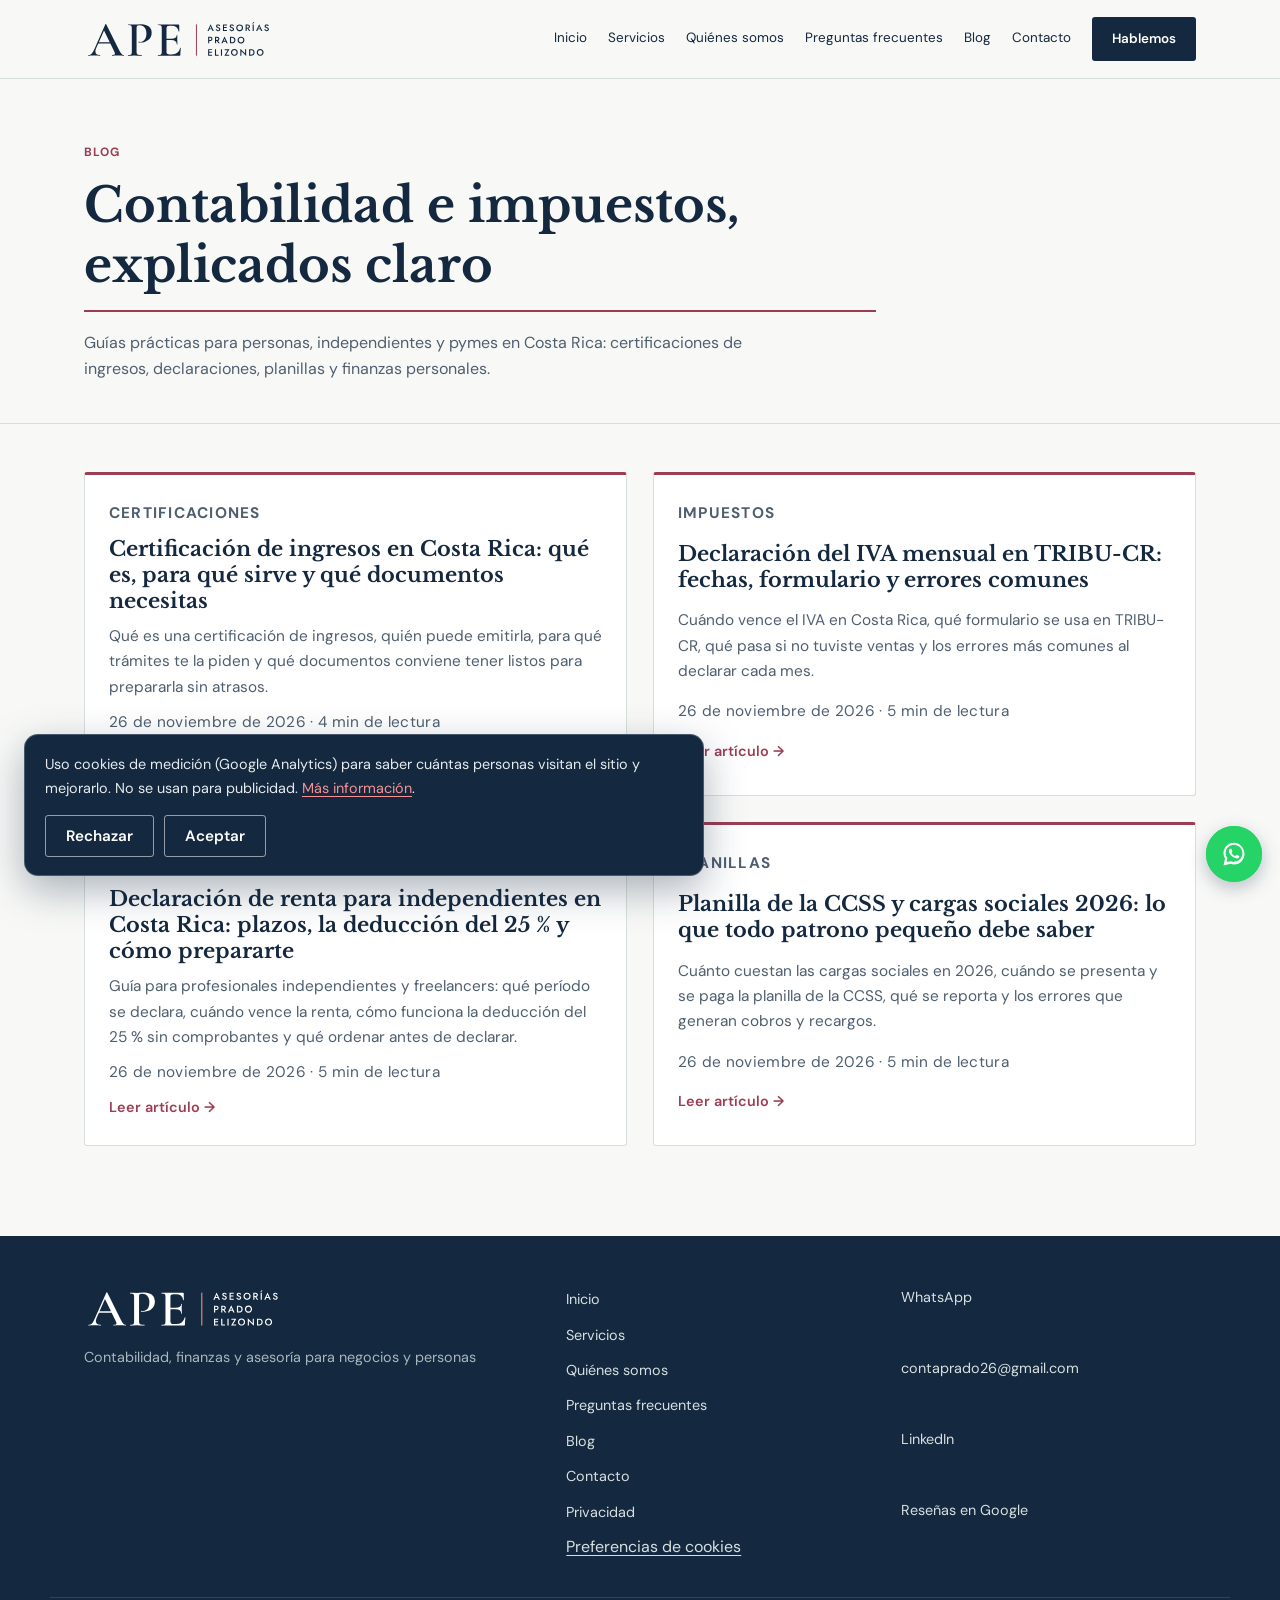
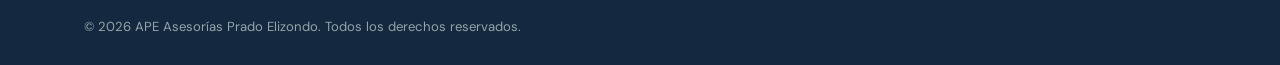
==== commit af03ba53: "Fuerza a los navegadores a cargar los estilos nuevos del blog" ====
--- a/blog/index.html
+++ b/blog/index.html
@@ -21,7 +21,7 @@
   <link rel="preconnect" href="https://fonts.googleapis.com">
   <link rel="preconnect" href="https://fonts.gstatic.com" crossorigin>
   <link href="https://fonts.googleapis.com/css2?family=DM+Sans:wght@400;500;600;700&family=Libre+Baskerville:wght@400;700&display=swap" rel="stylesheet">
-  <link rel="stylesheet" href="../assets/css/styles.css">
+  <link rel="stylesheet" href="../assets/css/styles.css?v=20261126">
   <script type="application/ld+json">
 {
   "@context": "https://schema.org",
@@ -180,6 +180,6 @@
     </div>
   </div>
 
-  <script src="../assets/js/script.js"></script>
+  <script src="../assets/js/script.js?v=20261126"></script>
 </body>
 </html>
--- a/assets/css/styles.css
+++ b/assets/css/styles.css
@@ -275,3 +275,43 @@
 .faq__mas[hidden] { display: none; }
 .faq__mas:hover { background: var(--tinta); color: var(--blanco); }
 .faq__mas:focus-visible { outline: 2px solid var(--acento); outline-offset: 3px; }
+
+/* ---------- BLOG ---------- */
+.blog-cabecera { padding: 64px 0 40px; border-bottom: 1px solid var(--linea); }
+.blog-cabecera .seccion__titulo { max-width: 22ch; }
+.blog-lista { display: grid; gap: 22px; padding: 48px 0 90px; }
+.blog-tarjeta { display: grid; gap: 10px; padding: 26px 24px; background: var(--blanco); border: 1px solid var(--linea); border-radius: var(--radio); border-top: 3px solid var(--acento); transition: transform var(--transicion), box-shadow var(--transicion); }
+.blog-tarjeta:hover { transform: translateY(-3px); box-shadow: 0 10px 28px rgba(20, 40, 63, .08); }
+.blog-tarjeta h2 { font-size: 1.3rem; }
+.blog-tarjeta h2 a { color: var(--tinta); text-decoration: none; }
+.blog-tarjeta h2 a::after { content: ""; position: absolute; inset: 0; }
+.blog-tarjeta { position: relative; }
+.blog-tarjeta p { color: var(--tinta-suave); font-size: .96rem; }
+.blog-meta { color: var(--gris); font-size: .82rem; letter-spacing: .02em; }
+.blog-categoria { color: var(--verde); font-size: .72rem; font-weight: 700; letter-spacing: .08em; text-transform: uppercase; }
+.blog-tarjeta__leer { color: var(--verde); font-size: .9rem; font-weight: 600; }
+@media (min-width: 760px) { .blog-lista { grid-template-columns: repeat(2, 1fr); gap: 26px; } }
+
+.articulo { padding: 52px 0 80px; }
+.articulo .contenedor { max-width: var(--ancho-estrecho); }
+.articulo__migas { margin-bottom: 22px; font-size: .84rem; color: var(--gris); }
+.articulo__migas a { color: var(--gris); }
+.articulo h1 { margin-top: 12px; font-size: clamp(1.8rem, 4.4vw, 2.6rem); }
+.articulo__entrada { margin-top: 18px; font-size: 1.12rem; color: var(--tinta-suave); }
+.articulo__meta { margin-top: 18px; padding-bottom: 22px; border-bottom: 2px solid var(--acento); }
+.articulo__cuerpo { margin-top: 30px; }
+.articulo__cuerpo h2 { margin: 40px 0 12px; font-size: 1.4rem; }
+.articulo__cuerpo h3 { margin: 26px 0 8px; font-family: var(--sans); font-size: 1.05rem; }
+.articulo__cuerpo p, .articulo__cuerpo li { color: var(--tinta-suave); font-size: 1.02rem; line-height: 1.75; }
+.articulo__cuerpo p + p { margin-top: 14px; }
+.articulo__cuerpo ul, .articulo__cuerpo ol { display: grid; gap: 8px; margin: 14px 0; padding-left: 1.3em; }
+.articulo__cuerpo ul { list-style: disc; }
+.articulo__cuerpo ol { list-style: decimal; }
+.articulo__cuerpo strong { color: var(--tinta); }
+.articulo__nota { margin: 26px 0; padding: 16px 18px; background: var(--acento-claro); border-left: 3px solid var(--acento); border-radius: var(--radio); color: var(--tinta); font-size: .95rem; }
+.articulo__cta { display: grid; gap: 12px; margin-top: 46px; padding: 28px 24px; background: var(--tinta); color: #d7e0e1; border-radius: var(--radio); }
+.articulo__cta h2 { color: var(--blanco); font-size: 1.35rem; margin: 0; }
+.articulo__cta p { color: #c3d0d3; }
+.articulo__cta .boton { justify-self: start; background: var(--blanco); color: var(--tinta); }
+.articulo__aviso { margin-top: 30px; color: var(--gris); font-size: .84rem; }
+.articulo__volver { margin-top: 26px; }
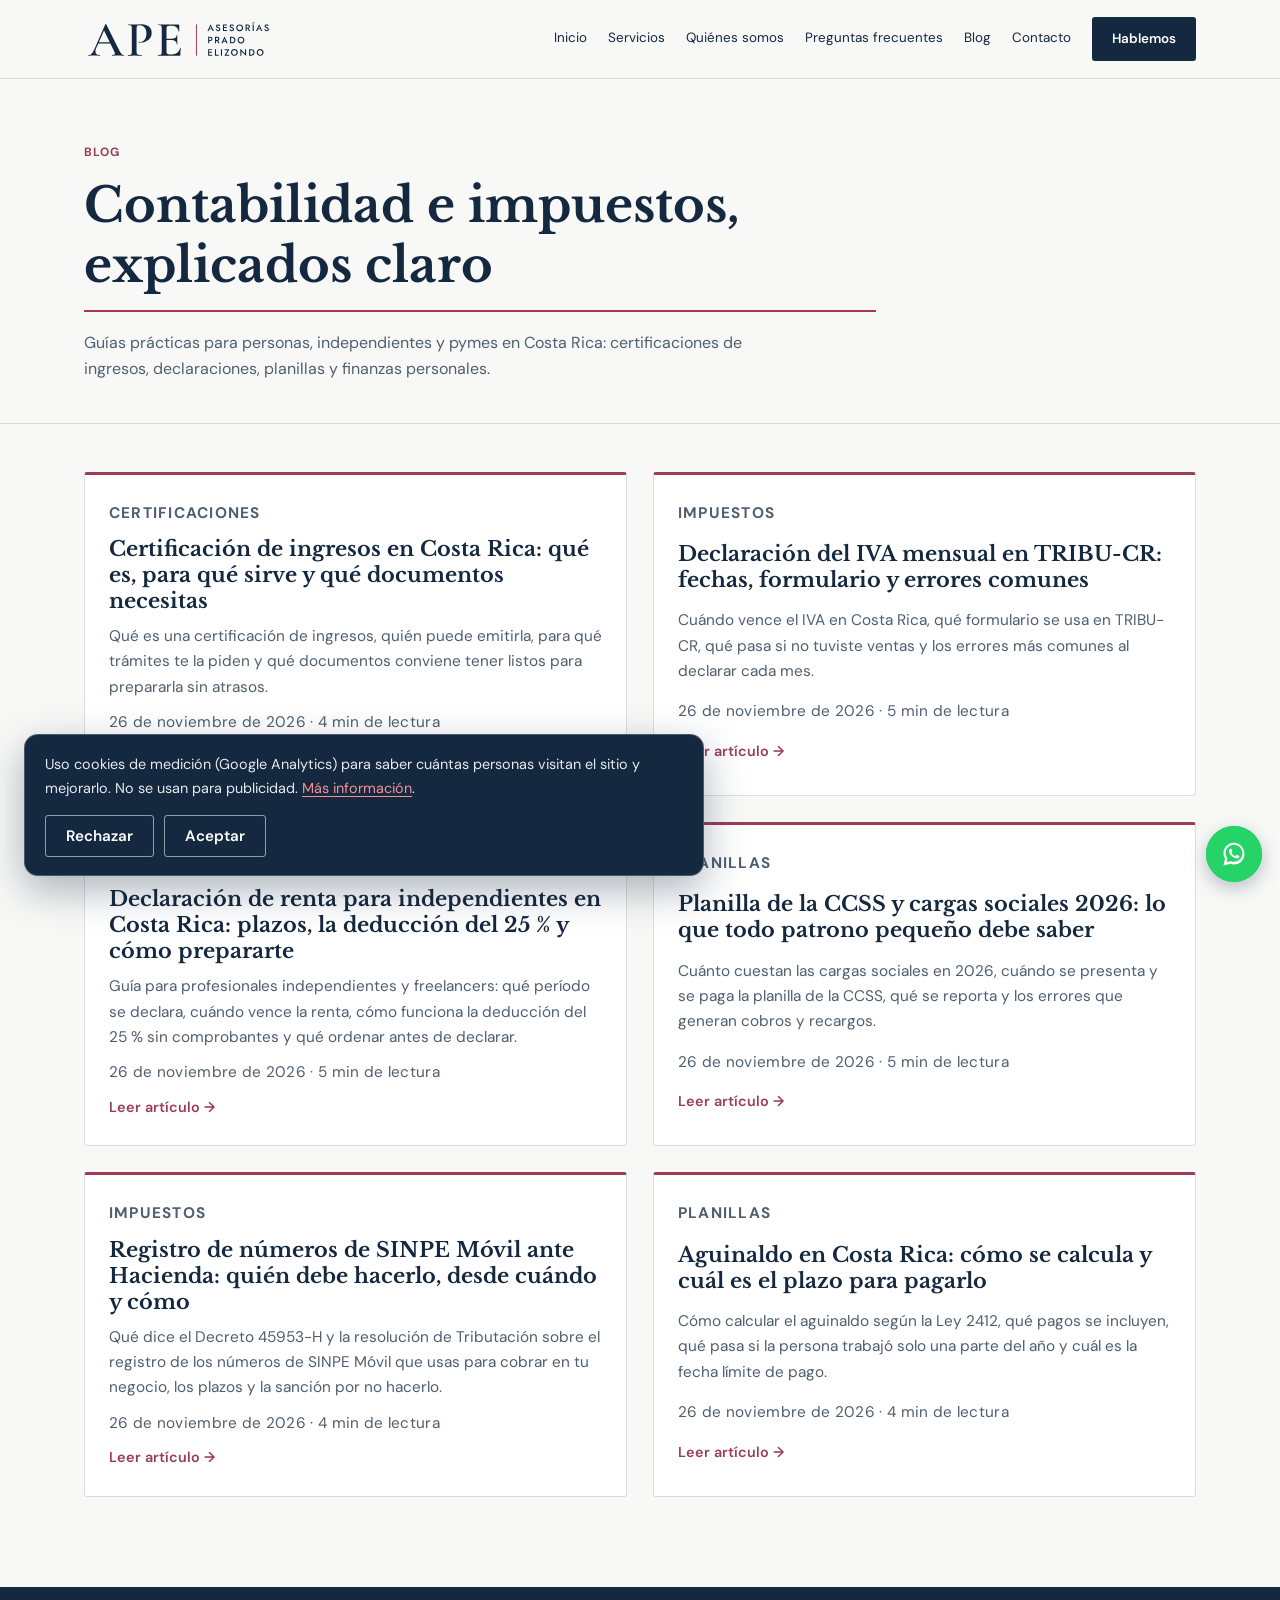
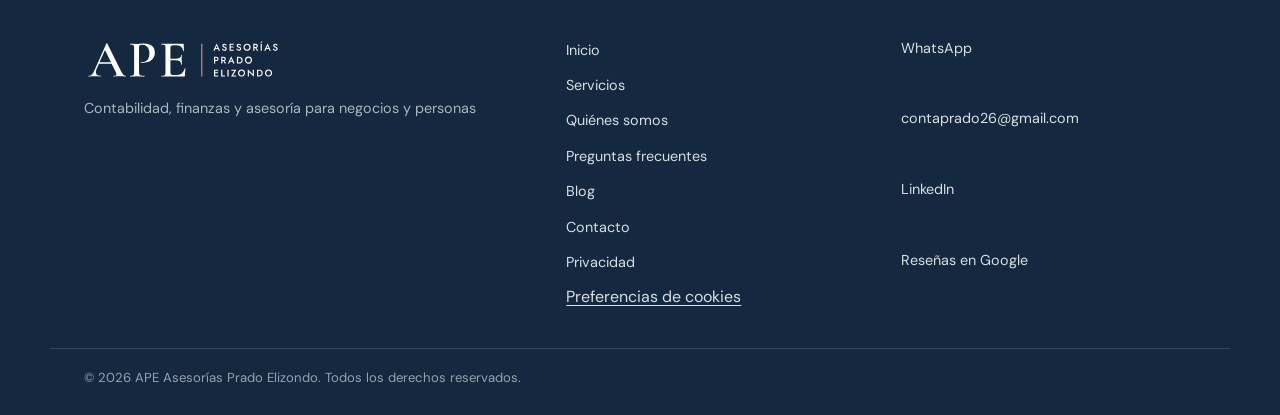
==== commit a2a3b806: "Agrega artículos de SINPE Móvil y aguinaldo Co-Authored-By: Claude Sonnet 5.5 <noreply@anthropic.com" ====
--- a/blog/index.html
+++ b/blog/index.html
@@ -21,7 +21,7 @@
   <link rel="preconnect" href="https://fonts.googleapis.com">
   <link rel="preconnect" href="https://fonts.gstatic.com" crossorigin>
   <link href="https://fonts.googleapis.com/css2?family=DM+Sans:wght@400;500;600;700&family=Libre+Baskerville:wght@400;700&display=swap" rel="stylesheet">
-  <link rel="stylesheet" href="../assets/css/styles.css?v=20261126">
+  <link rel="stylesheet" href="../assets/css/styles.css?v=20261126b">
   <script type="application/ld+json">
 {
   "@context": "https://schema.org",
@@ -79,6 +79,30 @@
       "@type": "BlogPosting",
       "headline": "Planilla de la CCSS y cargas sociales 2026: lo que todo patrono pequeño debe saber",
       "url": "https://contaprado.github.io/blog/planilla-ccss-cargas-sociales-2026.html",
+      "datePublished": "2026-11-26",
+      "author": {
+        "@type": "Person",
+        "name": "Gabriela Prado Mora",
+        "jobTitle": "Contadora Privada y Pública Incorporada",
+        "url": "https://contaprado.github.io/#sobre-mi"
+      }
+    },
+    {
+      "@type": "BlogPosting",
+      "headline": "Registro de números de SINPE Móvil ante Hacienda: quién debe hacerlo, desde cuándo y cómo",
+      "url": "https://contaprado.github.io/blog/registro-sinpe-movil-hacienda.html",
+      "datePublished": "2026-11-26",
+      "author": {
+        "@type": "Person",
+        "name": "Gabriela Prado Mora",
+        "jobTitle": "Contadora Privada y Pública Incorporada",
+        "url": "https://contaprado.github.io/#sobre-mi"
+      }
+    },
+    {
+      "@type": "BlogPosting",
+      "headline": "Aguinaldo en Costa Rica: cómo se calcula y cuál es el plazo para pagarlo",
+      "url": "https://contaprado.github.io/blog/aguinaldo-calculo-plazo-pago.html",
       "datePublished": "2026-11-26",
       "author": {
         "@type": "Person",
@@ -155,6 +179,20 @@
           <p class="blog-meta"><time datetime="2026-11-26">26 de noviembre de 2026</time> · 5 min de lectura</p>
           <span class="blog-tarjeta__leer" aria-hidden="true">Leer artículo →</span>
         </article>
+        <article class="blog-tarjeta">
+          <p class="blog-categoria">Impuestos</p>
+          <h2><a href="registro-sinpe-movil-hacienda.html">Registro de números de SINPE Móvil ante Hacienda: quién debe hacerlo, desde cuándo y cómo</a></h2>
+          <p>Qué dice el Decreto 45953-H y la resolución de Tributación sobre el registro de los números de SINPE Móvil que usas para cobrar en tu negocio, los plazos y la sanción por no hacerlo.</p>
+          <p class="blog-meta"><time datetime="2026-11-26">26 de noviembre de 2026</time> · 4 min de lectura</p>
+          <span class="blog-tarjeta__leer" aria-hidden="true">Leer artículo →</span>
+        </article>
+        <article class="blog-tarjeta">
+          <p class="blog-categoria">Planillas</p>
+          <h2><a href="aguinaldo-calculo-plazo-pago.html">Aguinaldo en Costa Rica: cómo se calcula y cuál es el plazo para pagarlo</a></h2>
+          <p>Cómo calcular el aguinaldo según la Ley 2412, qué pagos se incluyen, qué pasa si la persona trabajó solo una parte del año y cuál es la fecha límite de pago.</p>
+          <p class="blog-meta"><time datetime="2026-11-26">26 de noviembre de 2026</time> · 4 min de lectura</p>
+          <span class="blog-tarjeta__leer" aria-hidden="true">Leer artículo →</span>
+        </article>
       </div>
     </div>
   </main>
